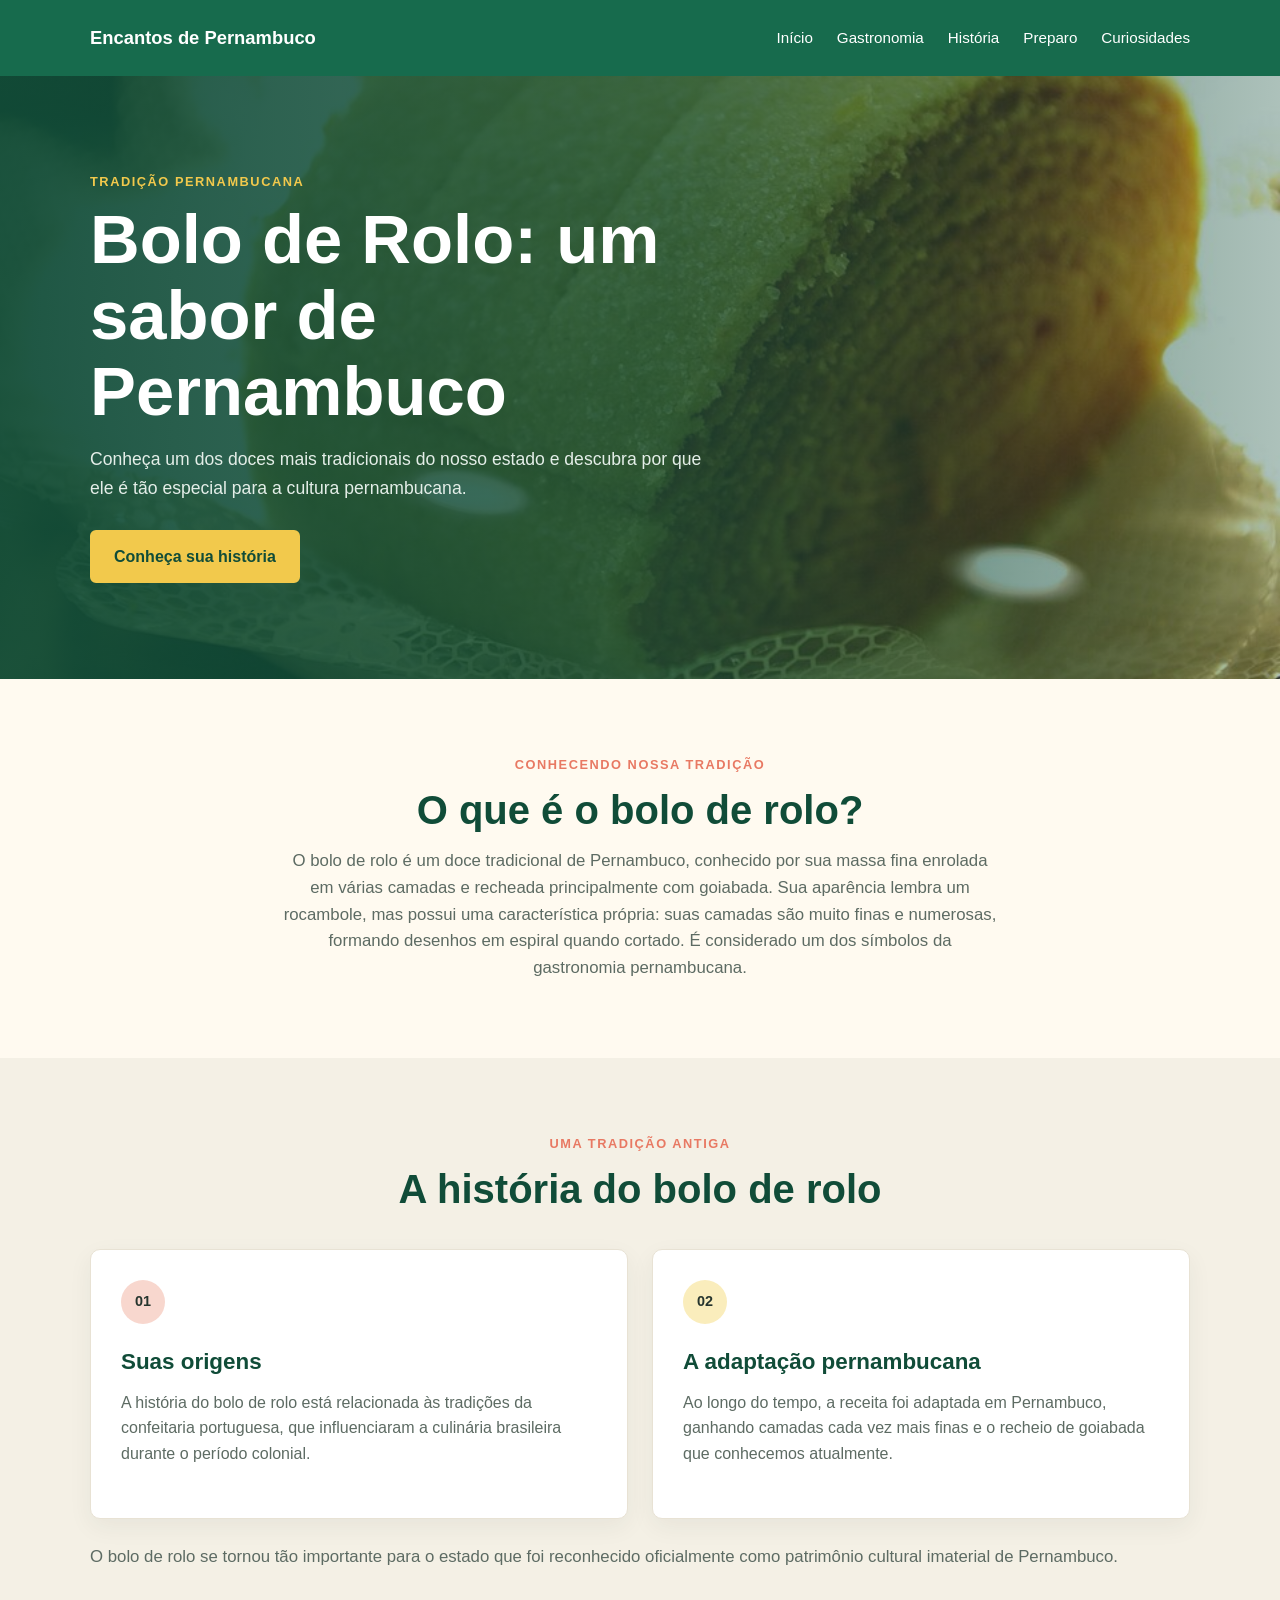
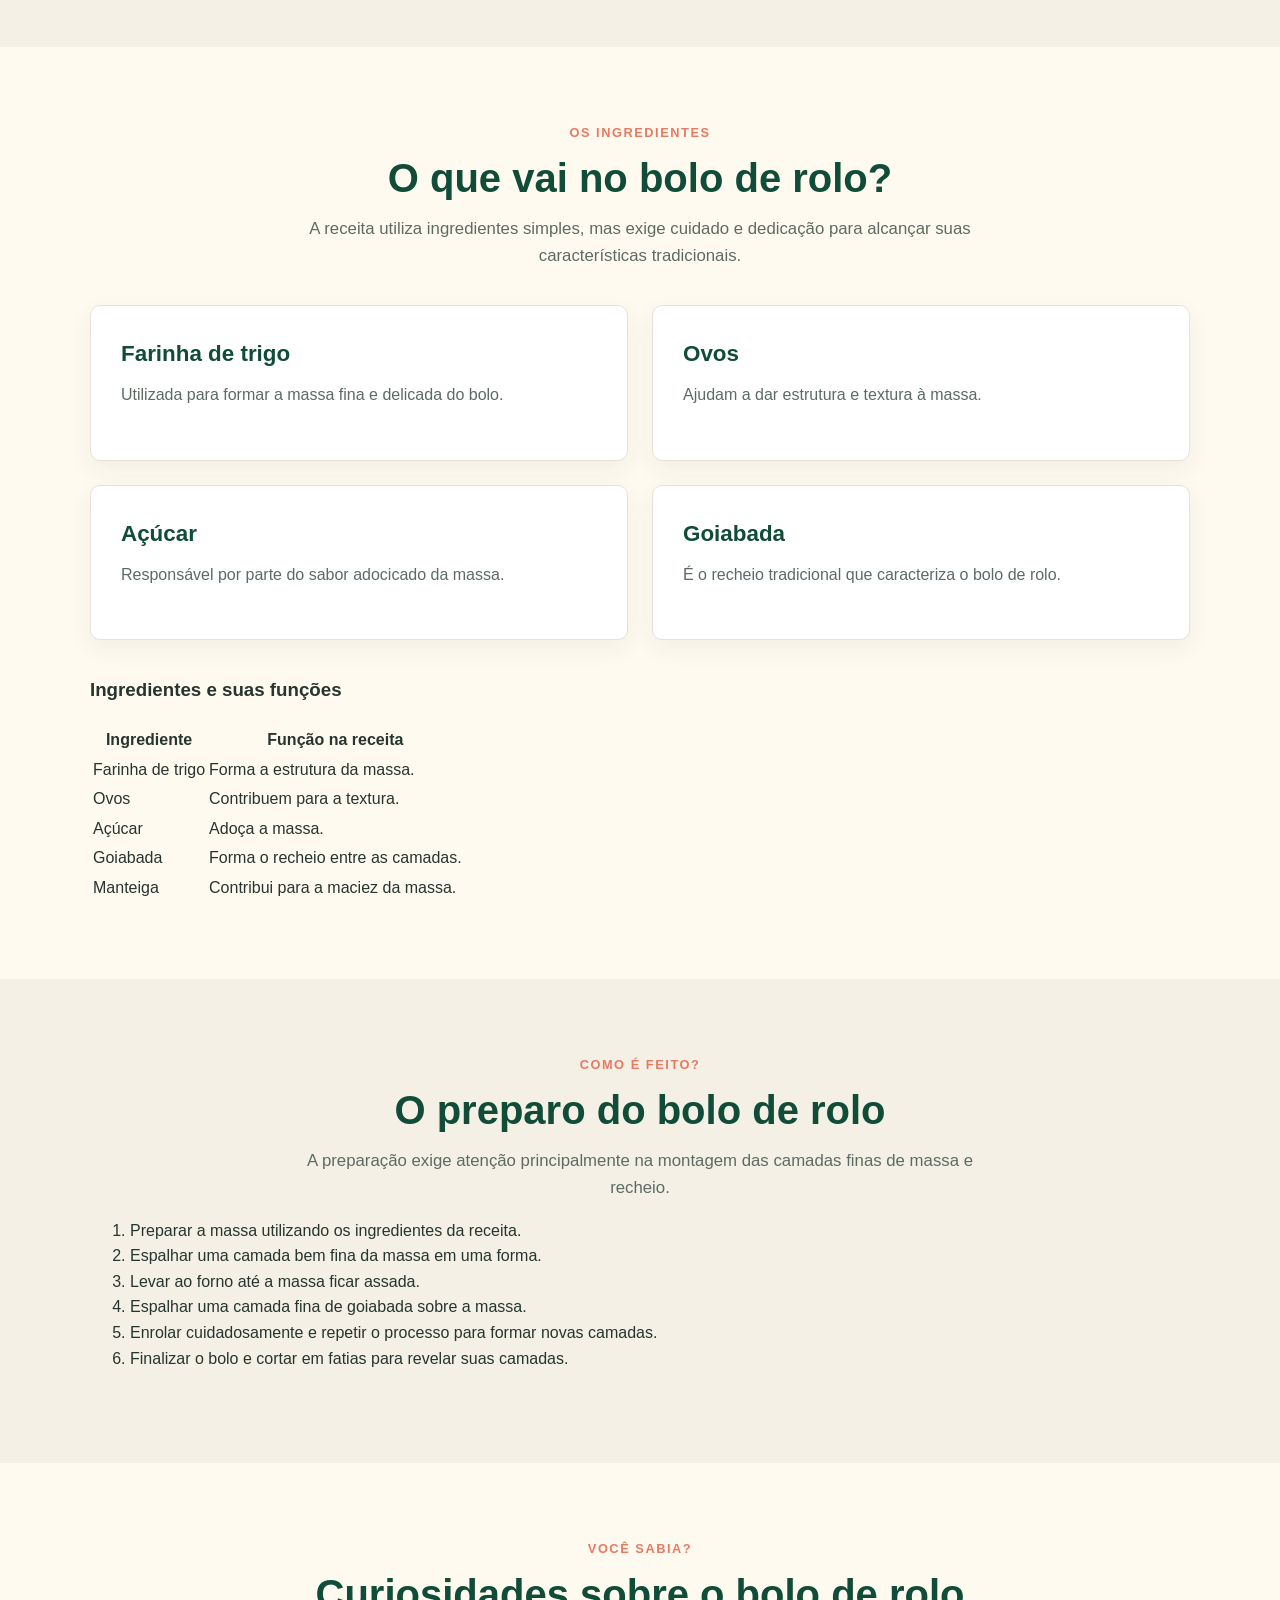
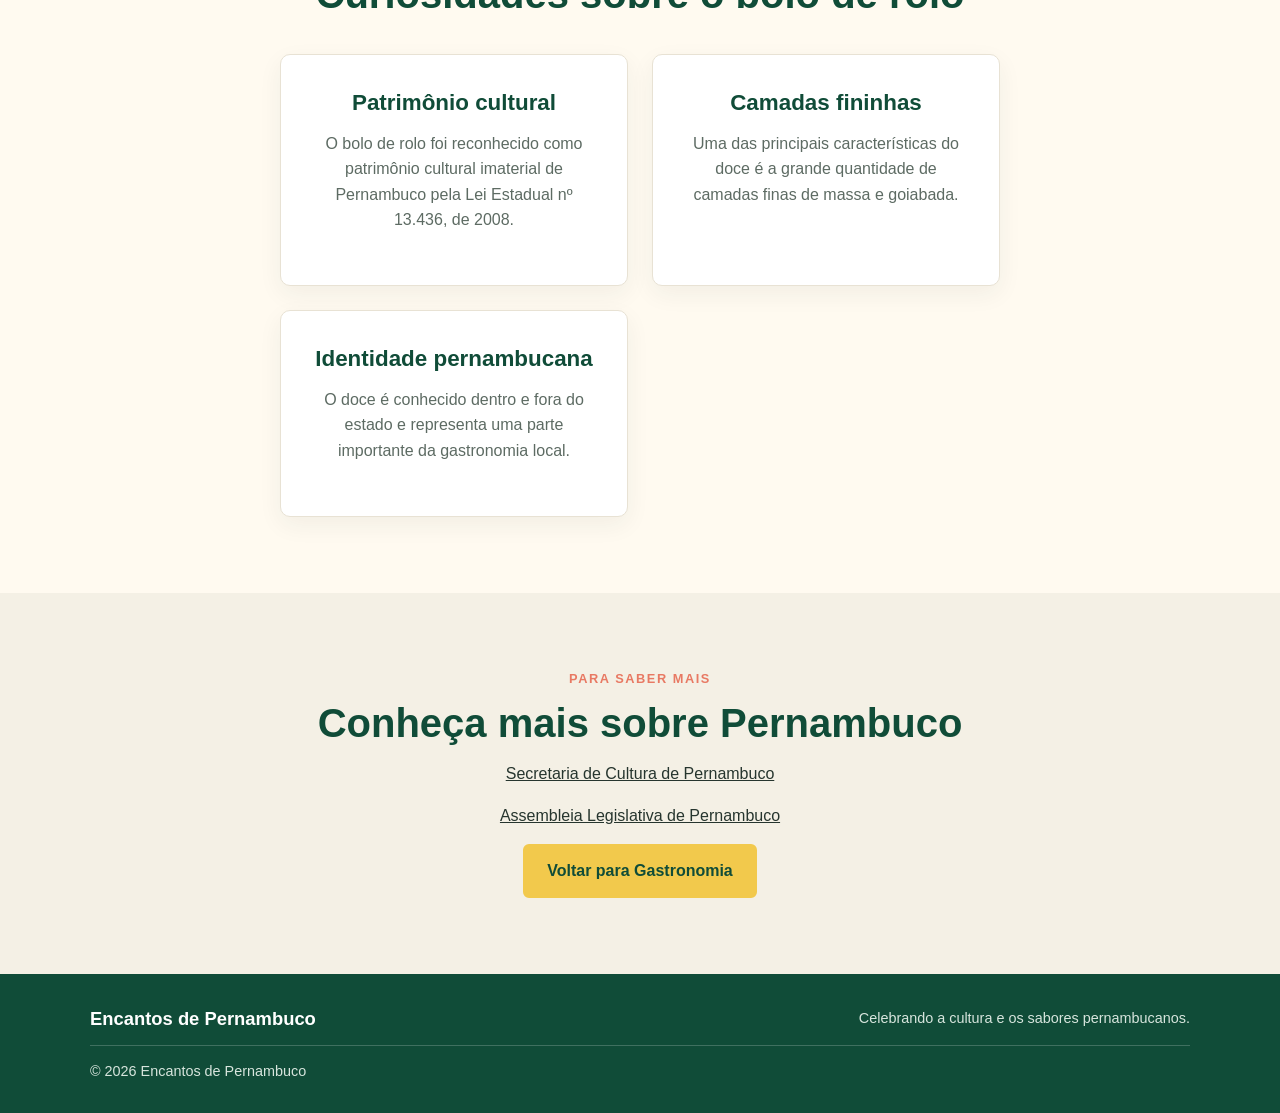
==== bolo-de-rolo.html @ ca271605 "Cria pagina sobre o bolo de rolo pernambucano" ====
<!DOCTYPE html>
<html lang="pt-BR">

<head>
    <meta charset="UTF-8">
    <meta name="viewport" content="width=device-width, initial-scale=1.0">

    <meta name="description" content="Conheça a história, os ingredientes e a importância cultural do bolo de rolo pernambucano.">

    <title>Bolo de Rolo | Encantos de Pernambuco</title>

    <link rel="stylesheet" href="style.css">
</head>

<body>

    <!-- Cabeçalho -->
    <header class="cabecalho">
        <div class="container cabecalho-conteudo">

            <a class="logo" href="index.html">
                Encantos de Pernambuco
            </a>

            <nav aria-label="Navegação principal">
                <ul class="menu">
                    <li><a href="index.html">Início</a></li>
                    <li><a href="gastronomia.html">Gastronomia</a></li>
                    <li><a href="#historia">História</a></li>
                    <li><a href="#preparo">Preparo</a></li>
                    <li><a href="#curiosidades">Curiosidades</a></li>
                </ul>
            </nav>

        </div>
    </header>

    <main>

        <!-- Banner principal -->
        <section class="banner" id="inicio">

            <figure class="banner-imagem">
                <img
                    src="imagens/bolo-de-rolo.jpg"
                    alt="Bolo de rolo pernambucano cortado em fatias, mostrando suas camadas finas de massa e goiabada."
                    width="900"
                    height="598"
                >
            </figure>

            <div class="container banner-conteudo">

                <p class="etiqueta">Tradição pernambucana</p>

                <h1>Bolo de Rolo: um sabor de Pernambuco</h1>

                <p>
                    Conheça um dos doces mais tradicionais do
                    nosso estado e descubra por que ele é tão
                    especial para a cultura pernambucana.
                </p>

                <a class="botao" href="#historia">
                    Conheça sua história
                </a>

            </div>

        </section>

        <!-- Apresentação -->
        <section class="secao" id="historia">

            <div class="container texto-centralizado">

                <p class="etiqueta">Conhecendo nossa tradição</p>

                <h2>O que é o bolo de rolo?</h2>

                <p class="descricao">
                    O bolo de rolo é um doce tradicional de
                    Pernambuco, conhecido por sua massa fina
                    enrolada em várias camadas e recheada
                    principalmente com goiabada.

                    Sua aparência lembra um rocambole, mas
                    possui uma característica própria:
                    suas camadas são muito finas e numerosas,
                    formando desenhos em espiral quando cortado.

                    É considerado um dos símbolos da
                    gastronomia pernambucana.
                </p>

            </div>

        </section>

        <!-- História -->
        <section class="secao assuntos">

            <div class="container">

                <div class="texto-centralizado">

                    <p class="etiqueta">Uma tradição antiga</p>

                    <h2>A história do bolo de rolo</h2>

                </div>

                <div class="cartoes">

                    <article class="cartao">

                        <div class="cartao-detalhe detalhe-coral">
                            01
                        </div>

                        <h3>Suas origens</h3>

                        <p>
                            A história do bolo de rolo está
                            relacionada às tradições da
                            confeitaria portuguesa, que
                            influenciaram a culinária brasileira
                            durante o período colonial.
                        </p>

                    </article>

                    <article class="cartao">

                        <div class="cartao-detalhe detalhe-amarelo">
                            02
                        </div>

                        <h3>A adaptação pernambucana</h3>

                        <p>
                            Ao longo do tempo, a receita foi
                            adaptada em Pernambuco, ganhando
                            camadas cada vez mais finas e o
                            recheio de goiabada que conhecemos
                            atualmente.
                        </p>

                    </article>

                </div>

                <p class="descricao" style="margin-top: 25px;">
                    O bolo de rolo se tornou tão importante
                    para o estado que foi reconhecido
                    oficialmente como patrimônio cultural
                    imaterial de Pernambuco.
                </p>

            </div>

        </section>

        <!-- Ingredientes -->
        <section class="secao" id="ingredientes">

            <div class="container">

                <div class="texto-centralizado">

                    <p class="etiqueta">Os ingredientes</p>

                    <h2>O que vai no bolo de rolo?</h2>

                    <p class="descricao">
                        A receita utiliza ingredientes simples,
                        mas exige cuidado e dedicação para
                        alcançar suas características tradicionais.
                    </p>

                </div>

                <div class="cartoes">

                    <article class="cartao">
                        <h3>Farinha de trigo</h3>
                        <p>
                            Utilizada para formar a massa fina
                            e delicada do bolo.
                        </p>
                    </article>

                    <article class="cartao">
                        <h3>Ovos</h3>
                        <p>
                            Ajudam a dar estrutura e textura
                            à massa.
                        </p>
                    </article>

                    <article class="cartao">
                        <h3>Açúcar</h3>
                        <p>
                            Responsável por parte do sabor
                            adocicado da massa.
                        </p>
                    </article>

                    <article class="cartao">
                        <h3>Goiabada</h3>
                        <p>
                            É o recheio tradicional que
                            caracteriza o bolo de rolo.
                        </p>
                    </article>

                </div>

                <h3 style="margin-top: 35px;">
                    Ingredientes e suas funções
                </h3>

                <table>

                    <thead>
                        <tr>
                            <th>Ingrediente</th>
                            <th>Função na receita</th>
                        </tr>
                    </thead>

                    <tbody>

                        <tr>
                            <td>Farinha de trigo</td>
                            <td>Forma a estrutura da massa.</td>
                        </tr>

                        <tr>
                            <td>Ovos</td>
                            <td>Contribuem para a textura.</td>
                        </tr>

                        <tr>
                            <td>Açúcar</td>
                            <td>Adoça a massa.</td>
                        </tr>

                        <tr>
                            <td>Goiabada</td>
                            <td>Forma o recheio entre as camadas.</td>
                        </tr>

                        <tr>
                            <td>Manteiga</td>
                            <td>Contribui para a maciez da massa.</td>
                        </tr>

                    </tbody>

                </table>

            </div>

        </section>

        <!-- Modo de preparo -->
        <section class="secao assuntos" id="preparo">

            <div class="container">

                <div class="texto-centralizado">

                    <p class="etiqueta">Como é feito?</p>

                    <h2>O preparo do bolo de rolo</h2>

                    <p class="descricao">
                        A preparação exige atenção principalmente
                        na montagem das camadas finas de massa
                        e recheio.
                    </p>

                </div>

                <ol>

                    <li>
                        Preparar a massa utilizando os ingredientes
                        da receita.
                    </li>

                    <li>
                        Espalhar uma camada bem fina da massa
                        em uma forma.
                    </li>

                    <li>
                        Levar ao forno até a massa ficar assada.
                    </li>

                    <li>
                        Espalhar uma camada fina de goiabada
                        sobre a massa.
                    </li>

                    <li>
                        Enrolar cuidadosamente e repetir o
                        processo para formar novas camadas.
                    </li>

                    <li>
                        Finalizar o bolo e cortar em fatias
                        para revelar suas camadas.
                    </li>

                </ol>

            </div>

        </section>

        <!-- Curiosidades -->
        <section class="secao" id="curiosidades">

            <div class="container texto-centralizado">

                <p class="etiqueta">Você sabia?</p>

                <h2>Curiosidades sobre o bolo de rolo</h2>

                <div class="cartoes">

                    <article class="cartao">

                        <h3>Patrimônio cultural</h3>

                        <p>
                            O bolo de rolo foi reconhecido
                            como patrimônio cultural imaterial
                            de Pernambuco pela Lei Estadual
                            nº 13.436, de 2008.
                        </p>

                    </article>

                    <article class="cartao">

                        <h3>Camadas fininhas</h3>

                        <p>
                            Uma das principais características
                            do doce é a grande quantidade de
                            camadas finas de massa e goiabada.
                        </p>

                    </article>

                    <article class="cartao">

                        <h3>Identidade pernambucana</h3>

                        <p>
                            O doce é conhecido dentro e fora
                            do estado e representa uma parte
                            importante da gastronomia local.
                        </p>

                    </article>

                </div>

            </div>

        </section>

        <!-- Referências -->
        <section class="secao assuntos">

            <div class="container texto-centralizado">

                <p class="etiqueta">Para saber mais</p>

                <h2>Conheça mais sobre Pernambuco</h2>

                <p>
                    <a
                        href="https://www.cultura.pe.gov.br/"
                        target="_blank"
                        rel="noopener noreferrer"
                    >
                        Secretaria de Cultura de Pernambuco
                    </a>
                </p>

                <p>
                    <a
                        href="https://www.alepe.pe.gov.br/"
                        target="_blank"
                        rel="noopener noreferrer"
                    >
                        Assembleia Legislativa de Pernambuco
                    </a>
                </p>

                <a class="botao" href="gastronomia.html">
                    Voltar para Gastronomia
                </a>

            </div>

        </section>

    </main>

    <!-- Rodapé -->
    <footer class="rodape">

        <div class="container rodape-conteudo">

            <a class="logo" href="index.html">
                Encantos de Pernambuco
            </a>

            <p>
                Celebrando a cultura e os sabores pernambucanos.
            </p>

            <p class="credito">
                © 2026 Encantos de Pernambuco
            </p>

        </div>

    </footer>

</body>
</html>
---- style.css ----
:root {
    --verde: #176b4d;
    --verde-escuro: #104c38;
    --amarelo: #f2c94c;
    --coral: #e87963;
    --fundo: #fffaf0;
    --texto: #26352e;
    --texto-suave: #5d6b63;
    --branco: #ffffff;
    --largura-conteudo: 1100px;
}

* {
    box-sizing: border-box;
}

html {
    scroll-behavior: smooth;
}

body {
    margin: 0;
    background-color: var(--fundo);
    color: var(--texto);
    font-family: Arial, Helvetica, sans-serif;
    line-height: 1.6;
}

a {
    color: inherit;
}

.container {
    width: min(var(--largura-conteudo), calc(100% - 40px));
    margin: 0 auto;
}

.cabecalho {
    background-color: var(--verde);
    color: var(--branco);
}

.cabecalho-conteudo {
    display: flex;
    min-height: 76px;
    align-items: center;
    justify-content: space-between;
    gap: 24px;
}

.logo {
    color: inherit;
    font-size: 1.15rem;
    font-weight: 700;
    text-decoration: none;
}

.menu {
    display: flex;
    flex-wrap: wrap;
    gap: 24px;
    margin: 0;
    padding: 0;
    list-style: none;
}

.menu a {
    color: var(--branco);
    font-size: 0.95rem;
    text-decoration: none;
}

.menu a:hover,
.menu a:focus-visible {
    color: var(--amarelo);
}

.banner {
    position: relative;
    min-height: 420px;
    padding: 96px 0;
    overflow: hidden;
    background-color: var(--verde-escuro);
    color: var(--branco);
}

.banner::before {
    position: absolute;
    z-index: 1;
    background: linear-gradient(90deg, rgb(16 76 56 / 94%) 0%, rgb(16 76 56 / 78%) 52%, rgb(16 76 56 / 34%) 100%);
    content: "";
    inset: 0;
}

.banner-imagem {
    position: absolute;
    margin: 0;
    inset: 0;
}

.banner-imagem img {
    width: 100%;
    height: 100%;
    object-fit: cover;
    object-position: center 45%;
}

.banner-conteudo {
    position: relative;
    z-index: 2;
    max-width: var(--largura-conteudo);
}

.credito-imagem {
    position: absolute;
    padding: 5px 9px;
    background-color: rgb(16 76 56 / 88%);
    color: var(--branco);
    font-size: 0.7rem;
    line-height: 1.4;
}

.credito-imagem a {
    color: inherit;
}

.credito-banner {
    z-index: 2;
    right: 20px;
    bottom: 10px;
}

.etiqueta {
    margin: 0 0 10px;
    color: var(--coral);
    font-size: 0.8rem;
    font-weight: 700;
    letter-spacing: 0.12em;
    text-transform: uppercase;
}

.banner .etiqueta {
    color: var(--amarelo);
}

h1,
h2,
h3,
p {
    margin-top: 0;
}

h1 {
    max-width: 700px;
    margin-bottom: 16px;
    font-size: clamp(2.4rem, 6vw, 4.3rem);
    line-height: 1.1;
}

.banner-conteudo > p:not(.etiqueta) {
    max-width: 620px;
    margin-bottom: 28px;
    color: #e4eee8;
    font-size: 1.1rem;
}

.botao {
    display: inline-block;
    padding: 12px 22px;
    border: 2px solid var(--amarelo);
    border-radius: 6px;
    background-color: var(--amarelo);
    color: var(--verde-escuro);
    font-weight: 700;
    text-decoration: none;
    transition: background-color 0.2s ease, color 0.2s ease;
}

.botao:hover,
.botao:focus-visible {
    background-color: transparent;
    color: var(--amarelo);
}

.secao {
    padding: 76px 0;
}

.texto-centralizado {
    max-width: 720px;
    margin: 0 auto;
    text-align: center;
}

h2 {
    margin-bottom: 14px;
    color: var(--verde-escuro);
    font-size: clamp(1.8rem, 4vw, 2.5rem);
    line-height: 1.2;
}

.descricao {
    margin-bottom: 0;
    color: var(--texto-suave);
    font-size: 1.05rem;
}

.assuntos {
    background-color: #f4f0e5;
}

.cartoes {
    display: grid;
    grid-template-columns: repeat(2, minmax(0, 1fr));
    gap: 24px;
    margin-top: 36px;
}

.cartao {
    position: relative;
    padding: 30px;
    overflow: hidden;
    border: 1px solid #e8e2d4;
    border-radius: 10px;
    background-color: var(--branco);
    box-shadow: 0 8px 24px rgb(38 53 46 / 6%);
}

.cartao-imagem {
    position: relative;
    margin: -30px -30px 24px;
}

.cartao-imagem img {
    display: block;
    width: 100%;
    height: 220px;
    object-fit: cover;
}

.credito-cartao {
    right: 0;
    bottom: 0;
    left: 0;
    text-align: center;
}

.cartao-detalhe {
    display: grid;
    width: 44px;
    height: 44px;
    margin-bottom: 20px;
    place-items: center;
    border-radius: 50%;
    color: var(--texto);
    font-size: 0.9rem;
    font-weight: 700;
}

.detalhe-coral {
    background-color: #f8d7ce;
}

.detalhe-amarelo {
    background-color: #faedbc;
}

.cartao h3 {
    margin-bottom: 10px;
    color: var(--verde-escuro);
    font-size: 1.4rem;
}

.cartao p {
    margin-bottom: 22px;
    color: var(--texto-suave);
}

.link-cartao {
    color: var(--verde);
    font-weight: 700;
    text-decoration-color: var(--coral);
    text-underline-offset: 4px;
}

.link-cartao span {
    color: var(--coral);
}

.link-cartao:hover,
.link-cartao:focus-visible {
    color: var(--verde-escuro);
}

.rodape {
    padding: 30px 0;
    background-color: var(--verde-escuro);
    color: var(--branco);
}

.rodape-conteudo {
    display: flex;
    flex-wrap: wrap;
    align-items: center;
    justify-content: space-between;
    gap: 12px 24px;
}

.rodape p {
    margin: 0;
    color: #d7e5dd;
    font-size: 0.9rem;
}

.credito {
    width: 100%;
    padding-top: 14px;
    border-top: 1px solid rgb(255 255 255 / 20%);
}

@media (max-width: 650px) {
    .cabecalho-conteudo {
        align-items: flex-start;
        flex-direction: column;
        justify-content: center;
        padding: 16px 0;
    }

    .menu {
        gap: 12px 18px;
    }

    .banner {
        padding: 72px 0;
    }

    .banner::before {
        background: linear-gradient(90deg, rgb(16 76 56 / 92%), rgb(16 76 56 / 62%));
    }

    .credito-banner {
        right: 10px;
        left: 10px;
        text-align: center;
    }

    .secao {
        padding: 56px 0;
    }

    .cartoes {
        grid-template-columns: 1fr;
    }

    .rodape-conteudo {
        align-items: flex-start;
        flex-direction: column;
    }
}

.lista-links {
    display: flex;
    flex-wrap: wrap;
    justify-content: center;
    gap: 16px 28px;
    margin: 30px 0 0;
    padding: 0;
    list-style: none;
}

.lista-links a {
    color: var(--verde);
    font-weight: 700;
    text-underline-offset: 4px;
}

.lista-links a:hover {
    color: var(--coral);
}
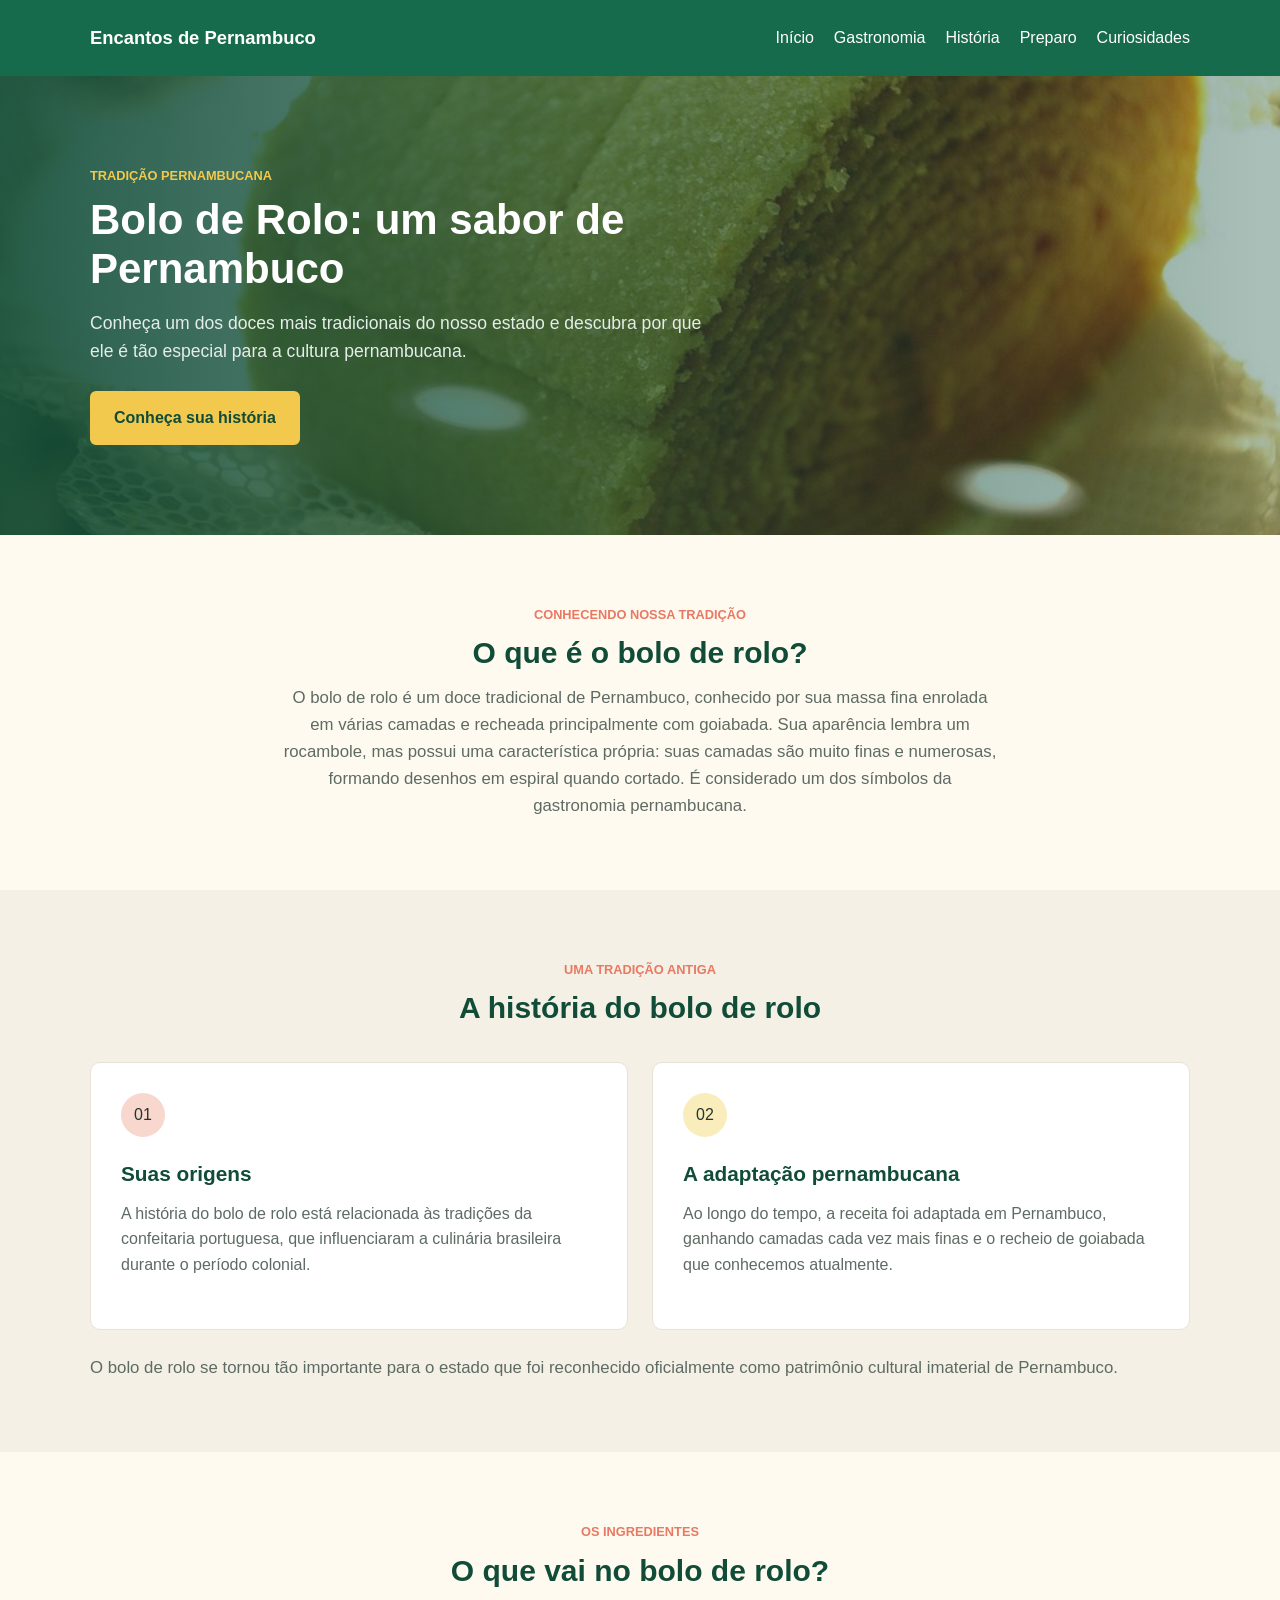
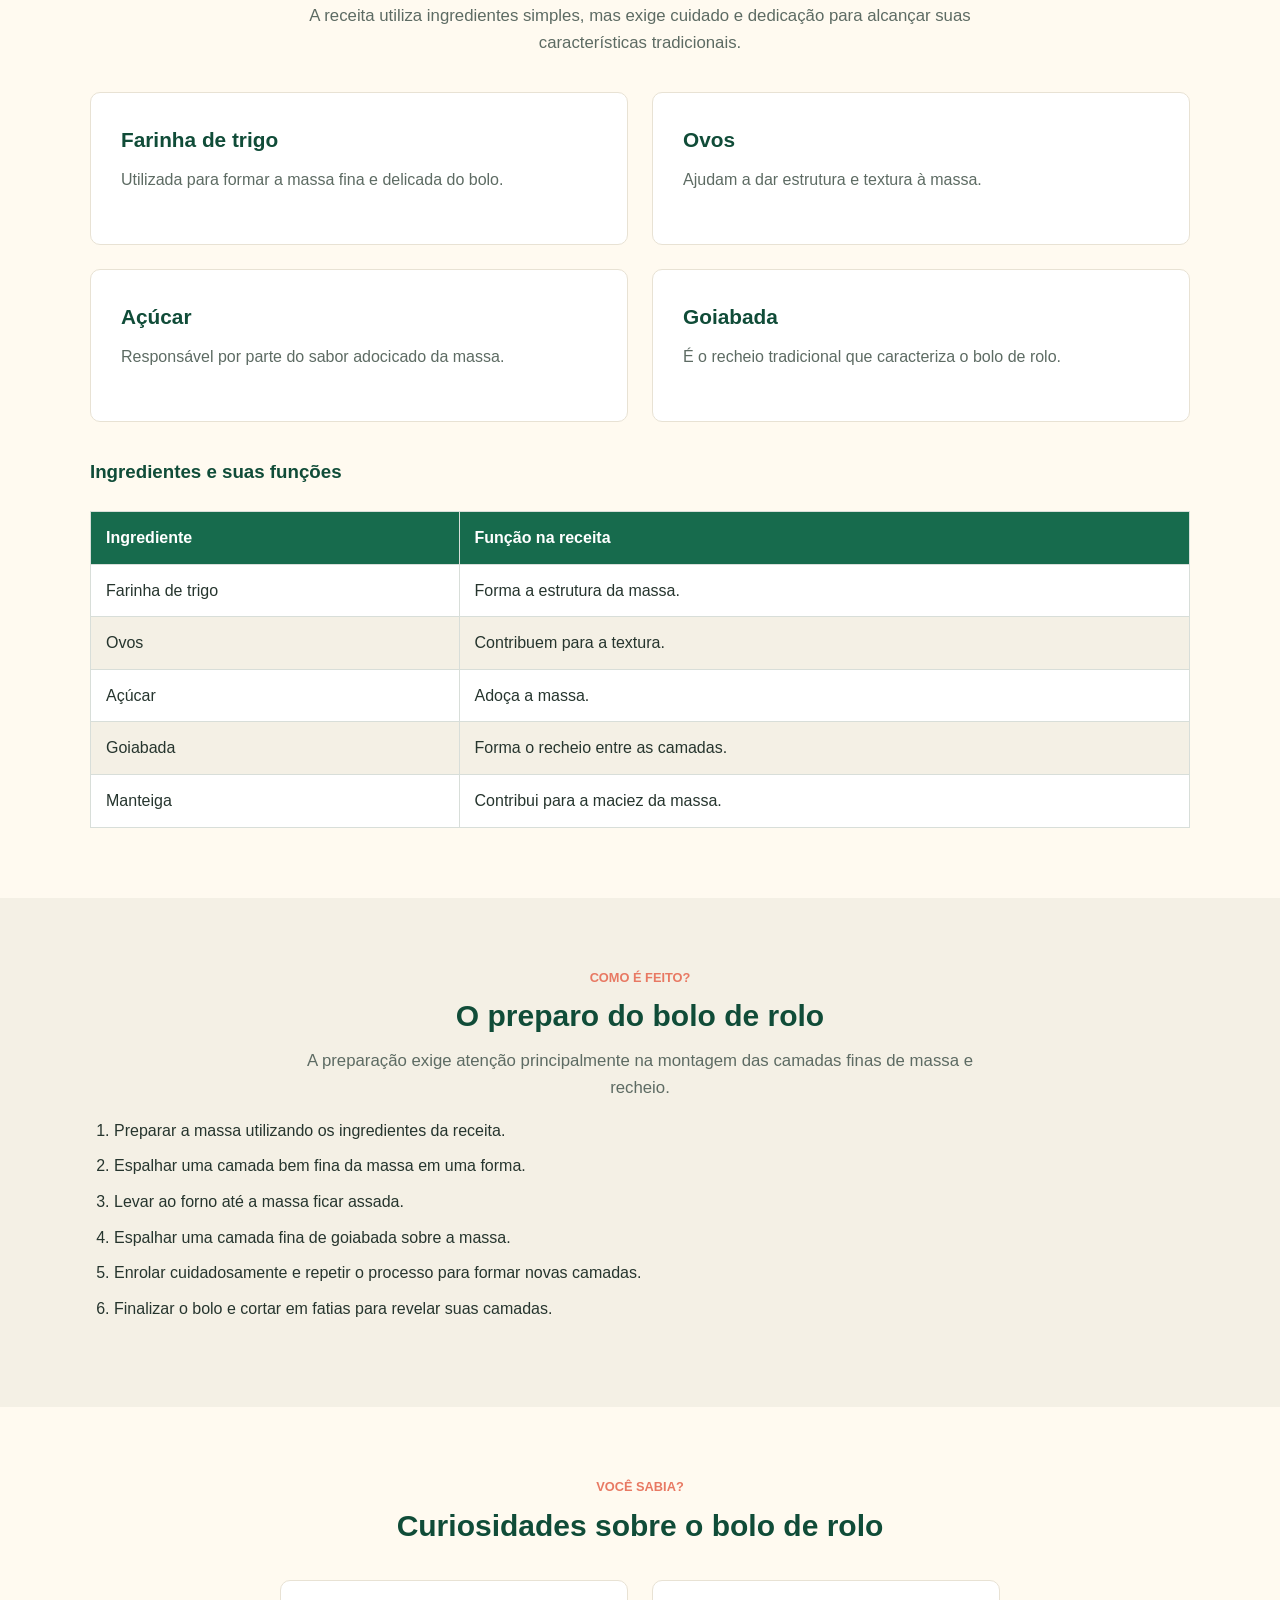
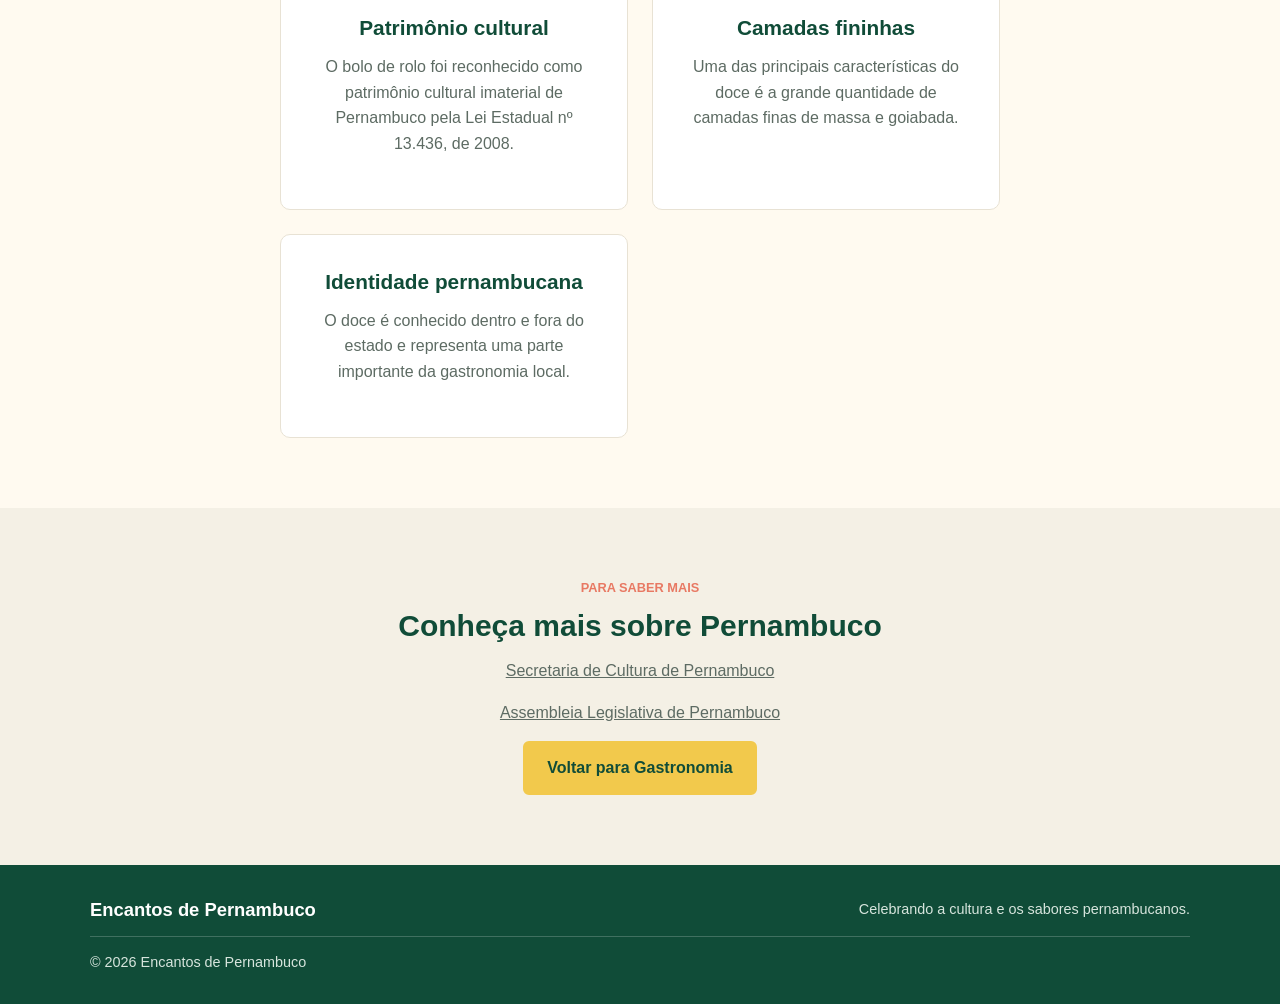
==== commit f8a2b016: "Revisa projeto Encantos de Pernambuco" ====
--- a/bolo-de-rolo.html
+++ b/bolo-de-rolo.html
@@ -151,7 +151,7 @@
 
                 </div>
 
-                <p class="descricao" style="margin-top: 25px;">
+                <p class="descricao texto-com-espaco">
                     O bolo de rolo se tornou tão importante
                     para o estado que foi reconhecido
                     oficialmente como patrimônio cultural
@@ -217,49 +217,42 @@
 
                 </div>
 
-                <h3 style="margin-top: 35px;">
+                <h3 class="titulo-com-espaco">
                     Ingredientes e suas funções
                 </h3>
 
-                <table>
-
-                    <thead>
-                        <tr>
-                            <th>Ingrediente</th>
-                            <th>Função na receita</th>
-                        </tr>
-                    </thead>
-
-                    <tbody>
-
-                        <tr>
-                            <td>Farinha de trigo</td>
-                            <td>Forma a estrutura da massa.</td>
-                        </tr>
-
-                        <tr>
-                            <td>Ovos</td>
-                            <td>Contribuem para a textura.</td>
-                        </tr>
-
-                        <tr>
-                            <td>Açúcar</td>
-                            <td>Adoça a massa.</td>
-                        </tr>
-
-                        <tr>
-                            <td>Goiabada</td>
-                            <td>Forma o recheio entre as camadas.</td>
-                        </tr>
-
-                        <tr>
-                            <td>Manteiga</td>
-                            <td>Contribui para a maciez da massa.</td>
-                        </tr>
-
-                    </tbody>
-
-                </table>
+                <div class="tabela-responsiva">
+                    <table class="tabela-cultura">
+                        <thead>
+                            <tr>
+                                <th>Ingrediente</th>
+                                <th>Função na receita</th>
+                            </tr>
+                        </thead>
+                        <tbody>
+                            <tr>
+                                <td>Farinha de trigo</td>
+                                <td>Forma a estrutura da massa.</td>
+                            </tr>
+                            <tr>
+                                <td>Ovos</td>
+                                <td>Contribuem para a textura.</td>
+                            </tr>
+                            <tr>
+                                <td>Açúcar</td>
+                                <td>Adoça a massa.</td>
+                            </tr>
+                            <tr>
+                                <td>Goiabada</td>
+                                <td>Forma o recheio entre as camadas.</td>
+                            </tr>
+                            <tr>
+                                <td>Manteiga</td>
+                                <td>Contribui para a maciez da massa.</td>
+                            </tr>
+                        </tbody>
+                    </table>
+                </div>
 
             </div>
 
--- a/style.css
+++ b/style.css
@@ -7,16 +7,9 @@
     --texto: #26352e;
     --texto-suave: #5d6b63;
     --branco: #ffffff;
-    --largura-conteudo: 1100px;
-}
-
-* {
-    box-sizing: border-box;
-}
-
-html {
-    scroll-behavior: smooth;
-}
+}
+
+* { box-sizing: border-box; }
 
 body {
     margin: 0;
@@ -26,12 +19,12 @@
     line-height: 1.6;
 }
 
-a {
-    color: inherit;
-}
+img { max-width: 100%; }
+a { color: inherit; }
 
 .container {
-    width: min(var(--largura-conteudo), calc(100% - 40px));
+    width: 90%;
+    max-width: 1100px;
     margin: 0 auto;
 }
 
@@ -45,20 +38,20 @@
     min-height: 76px;
     align-items: center;
     justify-content: space-between;
-    gap: 24px;
+    gap: 20px;
 }
 
 .logo {
     color: inherit;
     font-size: 1.15rem;
-    font-weight: 700;
+    font-weight: bold;
     text-decoration: none;
 }
 
 .menu {
     display: flex;
     flex-wrap: wrap;
-    gap: 24px;
+    gap: 20px;
     margin: 0;
     padding: 0;
     list-style: none;
@@ -66,19 +59,16 @@
 
 .menu a {
     color: var(--branco);
-    font-size: 0.95rem;
     text-decoration: none;
 }
 
 .menu a:hover,
-.menu a:focus-visible {
-    color: var(--amarelo);
-}
+.menu a:focus { color: var(--amarelo); }
 
 .banner {
     position: relative;
     min-height: 420px;
-    padding: 96px 0;
+    padding: 90px 0;
     overflow: hidden;
     background-color: var(--verde-escuro);
     color: var(--branco);
@@ -87,42 +77,44 @@
 .banner::before {
     position: absolute;
     z-index: 1;
-    background: linear-gradient(90deg, rgb(16 76 56 / 94%) 0%, rgb(16 76 56 / 78%) 52%, rgb(16 76 56 / 34%) 100%);
+    top: 0;
+    right: 0;
+    bottom: 0;
+    left: 0;
+    background: linear-gradient(to right, rgba(16, 76, 56, 0.9), rgba(16, 76, 56, 0.35));
     content: "";
-    inset: 0;
 }
 
 .banner-imagem {
     position: absolute;
+    top: 0;
+    left: 0;
+    width: 100%;
+    height: 100%;
     margin: 0;
-    inset: 0;
 }
 
 .banner-imagem img {
     width: 100%;
     height: 100%;
     object-fit: cover;
-    object-position: center 45%;
+    object-position: center;
 }
 
 .banner-conteudo {
     position: relative;
     z-index: 2;
-    max-width: var(--largura-conteudo);
 }
 
 .credito-imagem {
     position: absolute;
     padding: 5px 9px;
-    background-color: rgb(16 76 56 / 88%);
+    background-color: rgba(16, 76, 56, 0.9);
     color: var(--branco);
     font-size: 0.7rem;
-    line-height: 1.4;
-}
-
-.credito-imagem a {
-    color: inherit;
-}
+}
+
+.credito-imagem a { color: inherit; }
 
 .credito-banner {
     z-index: 2;
@@ -134,32 +126,27 @@
     margin: 0 0 10px;
     color: var(--coral);
     font-size: 0.8rem;
-    font-weight: 700;
-    letter-spacing: 0.12em;
+    font-weight: bold;
     text-transform: uppercase;
 }
 
-.banner .etiqueta {
-    color: var(--amarelo);
-}
+.banner .etiqueta { color: var(--amarelo); }
 
 h1,
 h2,
 h3,
-p {
-    margin-top: 0;
-}
+p { margin-top: 0; }
 
 h1 {
     max-width: 700px;
     margin-bottom: 16px;
-    font-size: clamp(2.4rem, 6vw, 4.3rem);
-    line-height: 1.1;
+    font-size: 42px;
+    line-height: 1.15;
 }
 
 .banner-conteudo > p:not(.etiqueta) {
     max-width: 620px;
-    margin-bottom: 28px;
+    margin-bottom: 26px;
     color: #e4eee8;
     font-size: 1.1rem;
 }
@@ -171,20 +158,18 @@
     border-radius: 6px;
     background-color: var(--amarelo);
     color: var(--verde-escuro);
-    font-weight: 700;
+    font-weight: bold;
     text-decoration: none;
-    transition: background-color 0.2s ease, color 0.2s ease;
 }
 
 .botao:hover,
-.botao:focus-visible {
-    background-color: transparent;
+.botao:focus {
+    background-color: var(--verde-escuro);
     color: var(--amarelo);
 }
 
-.secao {
-    padding: 76px 0;
-}
+.secao { padding: 70px 0; }
+.assuntos { background-color: #f4f0e5; }
 
 .texto-centralizado {
     max-width: 720px;
@@ -195,35 +180,32 @@
 h2 {
     margin-bottom: 14px;
     color: var(--verde-escuro);
-    font-size: clamp(1.8rem, 4vw, 2.5rem);
+    font-size: 30px;
     line-height: 1.2;
 }
+
+h3 { color: var(--verde-escuro); }
+
+p { color: var(--texto-suave); }
 
 .descricao {
     margin-bottom: 0;
-    color: var(--texto-suave);
     font-size: 1.05rem;
-}
-
-.assuntos {
-    background-color: #f4f0e5;
 }
 
 .cartoes {
     display: grid;
-    grid-template-columns: repeat(2, minmax(0, 1fr));
+    grid-template-columns: repeat(2, 1fr);
     gap: 24px;
     margin-top: 36px;
 }
 
 .cartao {
-    position: relative;
     padding: 30px;
     overflow: hidden;
     border: 1px solid #e8e2d4;
     border-radius: 10px;
     background-color: var(--branco);
-    box-shadow: 0 8px 24px rgb(38 53 46 / 6%);
 }
 
 .cartao-imagem {
@@ -246,51 +228,146 @@
 }
 
 .cartao-detalhe {
-    display: grid;
     width: 44px;
     height: 44px;
     margin-bottom: 20px;
-    place-items: center;
     border-radius: 50%;
     color: var(--texto);
-    font-size: 0.9rem;
-    font-weight: 700;
-}
-
-.detalhe-coral {
-    background-color: #f8d7ce;
-}
-
-.detalhe-amarelo {
-    background-color: #faedbc;
-}
+    line-height: 44px;
+    text-align: center;
+}
+
+.detalhe-coral { background-color: #f8d7ce; }
+.detalhe-amarelo { background-color: #faedbc; }
 
 .cartao h3 {
     margin-bottom: 10px;
-    color: var(--verde-escuro);
-    font-size: 1.4rem;
-}
-
-.cartao p {
-    margin-bottom: 22px;
-    color: var(--texto-suave);
-}
+    font-size: 1.3rem;
+}
+
+.cartao p { margin-bottom: 22px; }
 
 .link-cartao {
     color: var(--verde);
-    font-weight: 700;
+    font-weight: bold;
     text-decoration-color: var(--coral);
     text-underline-offset: 4px;
 }
 
-.link-cartao span {
-    color: var(--coral);
-}
-
+.link-cartao span { color: var(--coral); }
 .link-cartao:hover,
-.link-cartao:focus-visible {
+.link-cartao:focus { color: var(--verde-escuro); }
+
+.formulario-contato {
+    max-width: 640px;
+    margin: 36px auto 0;
+    padding: 30px;
+    border: 1px solid #e8e2d4;
+    border-radius: 10px;
+    background-color: var(--branco);
+}
+
+.campo-form { margin-bottom: 20px; }
+
+.campo-form label {
+    display: block;
+    margin-bottom: 7px;
     color: var(--verde-escuro);
-}
+    font-weight: bold;
+}
+
+.campo-form input,
+.campo-form select,
+.campo-form textarea {
+    width: 100%;
+    padding: 11px 12px;
+    border: 1px solid #b9c5bd;
+    border-radius: 5px;
+    font: inherit;
+}
+
+.botao-enviar {
+    padding: 12px 22px;
+    border: 2px solid var(--verde);
+    border-radius: 6px;
+    background-color: var(--verde);
+    color: var(--branco);
+    cursor: pointer;
+    font: inherit;
+    font-weight: bold;
+}
+
+.botao-enviar:hover,
+.botao-enviar:focus { background-color: var(--verde-escuro); }
+
+.lista-links,
+.lista-cultura,
+ol { padding-left: 24px; }
+
+.lista-links li,
+.lista-cultura li,
+ol li { margin-bottom: 10px; }
+
+.lista-links a { color: var(--verde); }
+
+.titulo-lista {
+    margin: 32px 0 14px;
+    color: var(--verde-escuro);
+}
+
+.tabela-responsiva {
+    width: 100%;
+    margin-top: 24px;
+    overflow-x: auto;
+}
+
+.tabela-cultura {
+    width: 100%;
+    min-width: 500px;
+    border-collapse: collapse;
+    background-color: var(--branco);
+}
+
+.tabela-cultura th,
+.tabela-cultura td {
+    padding: 13px 15px;
+    border: 1px solid #d8ded9;
+    text-align: left;
+}
+
+.tabela-cultura th {
+    background-color: var(--verde);
+    color: var(--branco);
+}
+
+.tabela-cultura tbody tr:nth-child(even) {
+    background-color: #f4f0e5;
+}
+
+.imagem-destaque {
+    max-width: 760px;
+    margin: 36px auto 0;
+}
+
+.imagem-destaque img {
+    display: block;
+    width: 100%;
+    height: auto;
+    border-radius: 10px;
+}
+
+.imagem-destaque figcaption {
+    margin-top: 8px;
+    font-size: 0.9rem;
+    text-align: center;
+}
+
+.cartao-destaque {
+    margin-top: 30px;
+    text-align: left;
+}
+.texto-com-espaco { margin-top: 25px; }
+.titulo-com-espaco { margin-top: 35px; }
 
 .rodape {
     padding: 30px 0;
@@ -315,65 +392,22 @@
 .credito {
     width: 100%;
     padding-top: 14px;
-    border-top: 1px solid rgb(255 255 255 / 20%);
-}
-
-@media (max-width: 650px) {
+    border-top: 1px solid rgba(255, 255, 255, 0.2);
+}
+
+@media (max-width: 700px) {
     .cabecalho-conteudo {
+        flex-direction: column;
         align-items: flex-start;
-        flex-direction: column;
-        justify-content: center;
         padding: 16px 0;
     }
 
-    .menu {
-        gap: 12px 18px;
-    }
-
-    .banner {
-        padding: 72px 0;
-    }
-
-    .banner::before {
-        background: linear-gradient(90deg, rgb(16 76 56 / 92%), rgb(16 76 56 / 62%));
-    }
-
-    .credito-banner {
-        right: 10px;
-        left: 10px;
-        text-align: center;
-    }
-
-    .secao {
-        padding: 56px 0;
-    }
-
-    .cartoes {
-        grid-template-columns: 1fr;
-    }
-
-    .rodape-conteudo {
-        align-items: flex-start;
-        flex-direction: column;
-    }
-}
-
-.lista-links {
-    display: flex;
-    flex-wrap: wrap;
-    justify-content: center;
-    gap: 16px 28px;
-    margin: 30px 0 0;
-    padding: 0;
-    list-style: none;
-}
-
-.lista-links a {
-    color: var(--verde);
-    font-weight: 700;
-    text-underline-offset: 4px;
-}
-
-.lista-links a:hover {
-    color: var(--coral);
-}+    .menu { gap: 12px 18px; }
+    .banner { min-height: 360px; padding: 70px 0; }
+    h1 { font-size: 32px; }
+    h2 { font-size: 26px; }
+    .secao { padding: 55px 0; }
+    .cartoes { grid-template-columns: 1fr; }
+    .cartao-imagem img { height: 190px; }
+    .formulario-contato { padding: 22px; }
+}
